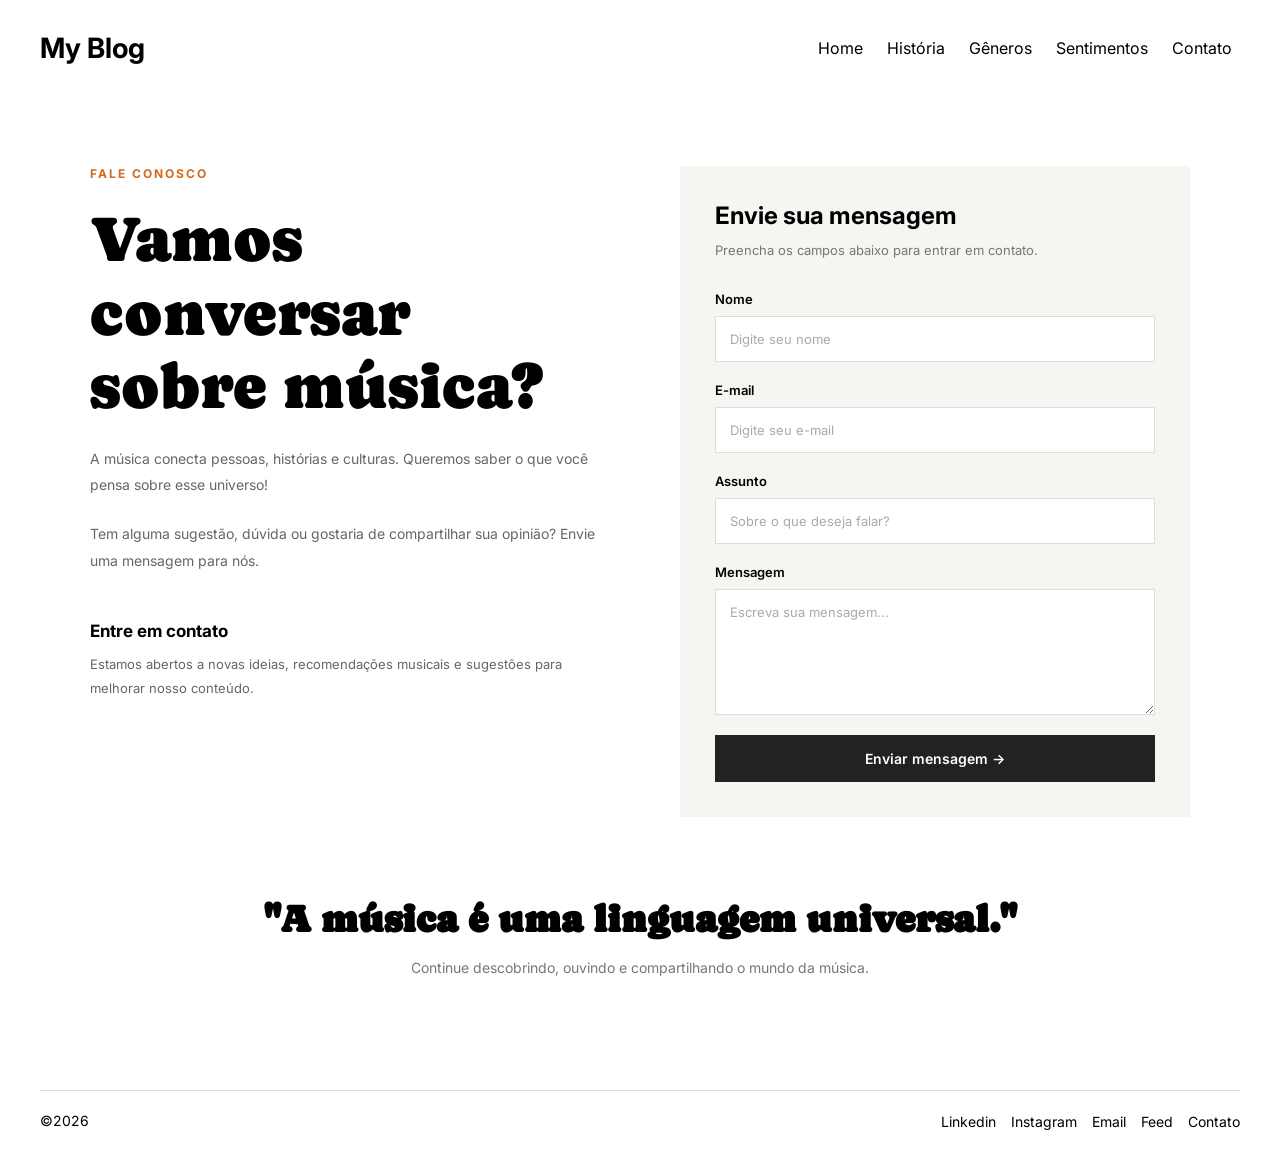
==== contact.html @ d2430b0d "primeiro commit" ====
<!DOCTYPE html>
<html lang="pt-BR">

<head>
    <meta charset="UTF-8">
    <meta name="viewport" content="width=device-width, initial-scale=1.0">

    <link rel="stylesheet" href="/header.css">
    <link rel="stylesheet" href="/contact.css">

    <title>Contato</title>
</head>

<body>

    <header>
        <h1>My Blog</h1>

        <div class="header_right">
            <nav>
                <ul>
                    <li><a href="/index.html">Home</a></li>
                    <li><a href="/historia.html">História</a></li>
                    <li><a href="/generos.html">Gêneros</a></li>
                    <li><a href="/sentimentos.html">Sentimentos</a></li>
                    <li><a href="/contact.html">Contato</a></li>
                </ul>
            </nav>
        </div>
    </header>

    <main>

        <section class="contato">

            <div class="contato_info">

                <span class="categoria">FALE CONOSCO</span>

                <h2>Vamos conversar sobre música?</h2>

                <p>
                    A música conecta pessoas, histórias e culturas.
                    Queremos saber o que você pensa sobre esse universo!
                </p>

                <p>
                    Tem alguma sugestão, dúvida ou gostaria de compartilhar
                    sua opinião? Envie uma mensagem para nós.
                </p>

                <div class="contato_detalhes">

                    <h3>Entre em contato</h3>

                    <p>
                        Estamos abertos a novas ideias, recomendações
                        musicais e sugestões para melhorar nosso conteúdo.
                    </p>

                </div>

            </div>

            <div class="contato_formulario">

                <h3>Envie sua mensagem</h3>

                <p>Preencha os campos abaixo para entrar em contato.</p>

                <form action="#" method="post">

                    <div class="campo">
                        <label for="nome">Nome</label>
                        <input
                            type="text"
                            id="nome"
                            name="nome"
                            placeholder="Digite seu nome"
                            required>
                    </div>

                    <div class="campo">
                        <label for="email">E-mail</label>
                        <input
                            type="email"
                            id="email"
                            name="email"
                            placeholder="Digite seu e-mail"
                            required>
                    </div>

                    <div class="campo">
                        <label for="assunto">Assunto</label>
                        <input
                            type="text"
                            id="assunto"
                            name="assunto"
                            placeholder="Sobre o que deseja falar?"
                            required>
                    </div>

                    <div class="campo">
                        <label for="mensagem">Mensagem</label>
                        <textarea
                            id="mensagem"
                            name="mensagem"
                            rows="6"
                            placeholder="Escreva sua mensagem..."
                            required></textarea>
                    </div>

                    <button type="submit">
                        Enviar mensagem →
                    </button>

                </form>

            </div>

        </section>

        <section class="frase_final">

            <h2>"A música é uma linguagem universal."</h2>

            <p>
                Continue descobrindo, ouvindo e compartilhando
                o mundo da música.
            </p>

        </section>

    </main>

    <footer>

        <p>©2026</p>

        <nav>
            <ul>
                <li><a href="https://www.linkedin.com/in/breno-ponticelli/">Linkedin</a></li>
                <li><a href="https://www.instagram.com/breno_sp7">Instagram</a></li>
                <li><a href="#">Email</a></li>
                <li><a href="#">Feed</a></li>
                <li><a href="/contact.html">Contato</a></li>
            </ul>
        </nav>

    </footer>

</body>
</html>
---- header.css ----
header {
    display: flex;
    align-items: center;
    justify-content: space-between;
    gap: 24px;

    width: calc(100% - 64px);
    max-width: 1200px;
    margin: 30px auto;
}

header h1 {
    font-size: 28px;
    flex-shrink: 0;
}

.header_right {
    display: flex;
    align-items: center;
    justify-content: flex-end;
    gap: 14px;
    min-width: 0;
}

header nav ul {
    display: flex;
    align-items: center;
    justify-content: center;
    flex-wrap: wrap;
    list-style: none;
    gap: 8px;
}

header nav a {
    display: inline-block;
    font-size: 16px;
    text-decoration: none;
    color: #000;
    margin: 0;
    padding: 8px;
}


@media (max-width: 1000px) {
    header {
        width: calc(100% - 40px);
        gap: 16px;
    }

    header h1 {
        font-size: 24px;
    }

    .header_right {
        gap: 8px;
    }

    header nav ul {
        gap: 4px;
    }

    header nav a {
        font-size: 14px;
        padding: 6px;
    }
}



@media (max-width: 650px) {
    header {
        width: calc(100% - 32px);
        margin: 20px auto;
        flex-direction: column;
        align-items: flex-start;
        gap: 16px;
    }

    header h1 {
        font-size: 26px;
    }

    .header_right {
        width: 100%;
        justify-content: space-between;
        align-items: flex-start;
        gap: 12px;
    }

    header nav {
        flex: 1;
        min-width: 0;
    }

    header nav ul {
        justify-content: flex-start;
        gap: 6px;
    }

    header nav a {
        font-size: 14px;
        padding: 6px 4px;
    }

}


@media (max-width: 380px) {
    header nav ul {
        gap: 2px;
    }

    header nav a {
        font-size: 12px;
        padding: 5px 3px;
    }

    .header_right {
        gap: 6px;
    }
}
---- contact.css ----
@import url('https://fonts.googleapis.com/css2?family=Caprasimo&family=Inter:wght@400;500;600;700&display=swap');

* {
    margin: 0;
    padding: 0;
    box-sizing: border-box;
}

body {
    display: flex;
    flex-direction: column;
    min-height: 100vh;
    font-family: 'Inter', sans-serif;
}

main {
    flex: 1;
}


.contato {
    width: min(1100px, calc(100% - 48px));
    margin: 70px auto;
    display: grid;
    grid-template-columns: 1fr 1fr;
    gap: 80px;
}


.contato_info {
    display: flex;
    flex-direction: column;
    align-items: flex-start;
    gap: 22px;
}

.categoria {
    color: chocolate;
    font-size: 12px;
    font-weight: 700;
    letter-spacing: 2px;
}

.contato_info h2 {
    font-family: 'Caprasimo', cursive;
    font-size: clamp(40px, 5vw, 65px);
    line-height: 1.15;
    font-weight: 300;
}

.contato_info > p {
    color: #666;
    font-size: 14px;
    line-height: 1.9;
}

.contato_detalhes {
    margin-top: 25px;
}

.contato_detalhes h3,
.redes_sociais h3 {
    font-size: 17px;
    margin-bottom: 12px;
}

.contato_detalhes p {
    font-size: 13px;
    line-height: 1.8;
    color: #666;
}


.contato_formulario {
    background-color: #f7f5f2;
    padding: 35px;
}

.contato_formulario h3 {
    font-size: 24px;
    margin-bottom: 10px;
}

.contato_formulario > p {
    color: #777;
    font-size: 13px;
    margin-bottom: 30px;
    line-height: 1.6;
}

.contato_formulario form {
    display: flex;
    flex-direction: column;
    gap: 20px;
}

.campo {
    display: flex;
    flex-direction: column;
    gap: 9px;
}

.campo label {
    font-size: 13px;
    font-weight: 600;
}

.campo input,
.campo textarea {
    width: 100%;
    padding: 14px;
    border: 1px solid #ddd;
    background-color: white;
    font-family: 'Inter', sans-serif;
    font-size: 13px;
    outline: none;
    resize: vertical;
    transition: border 0.3s;
}

.campo input:focus,
.campo textarea:focus {
    border-color: chocolate;
}

.campo input::placeholder,
.campo textarea::placeholder {
    color: #aaa;
}

.contato_formulario button {
    padding: 15px;
    border: none;
    background-color: #222;
    color: white;
    font-size: 14px;
    font-family: 'Inter', sans-serif;
    font-weight: 600;
    cursor: pointer;
    transition: background-color 0.3s;
}

.contato_formulario button:hover {
    background-color: chocolate;
}


.frase_final {
    text-align: center;
    margin: 80px auto;
    width: min(800px, calc(100% - 48px));
}

.frase_final h2 {
    font-family: 'Caprasimo', cursive;
    font-size: clamp(25px, 4vw, 38px);
    margin-bottom: 15px;
}

.frase_final p {
    color: #777;
    font-size: 14px;
    line-height: 1.7;
}


footer {
    display: flex;
    justify-content: space-between;
    align-items: center;
    flex-wrap: wrap;
    gap: 20px;

    width: min(1200px, calc(100% - 48px));
    margin: 30px auto;
    padding-top: 20px;
    border-top: 1px solid #ddd;
}

footer p {
    font-size: 14px;
}

footer ul {
    display: flex;
    flex-wrap: wrap;
    gap: 15px;
    list-style: none;
}

footer a {
    color: #000;
    font-size: 14px;
    text-decoration: none;
}

@media (max-width: 900px) {

    .contato {
        gap: 35px;
        width: calc(100% - 40px);
    }

    .contato_formulario {
        padding: 25px;
    }

}

@media (max-width: 600px) {

    .contato {
        grid-template-columns: 1fr;
        width: calc(100% - 32px);
        margin: 35px auto;
        gap: 40px;
    }

    .contato_info h2 {
        font-size: 45px;
    }

    .contato_formulario {
        padding: 22px;
    }

    .contato_formulario h3 {
        font-size: 21px;
    }

    .frase_final {
        margin: 55px auto;
    }

    footer {
        width: calc(100% - 32px);
        flex-direction: column;
        align-items: flex-start;
    }

}
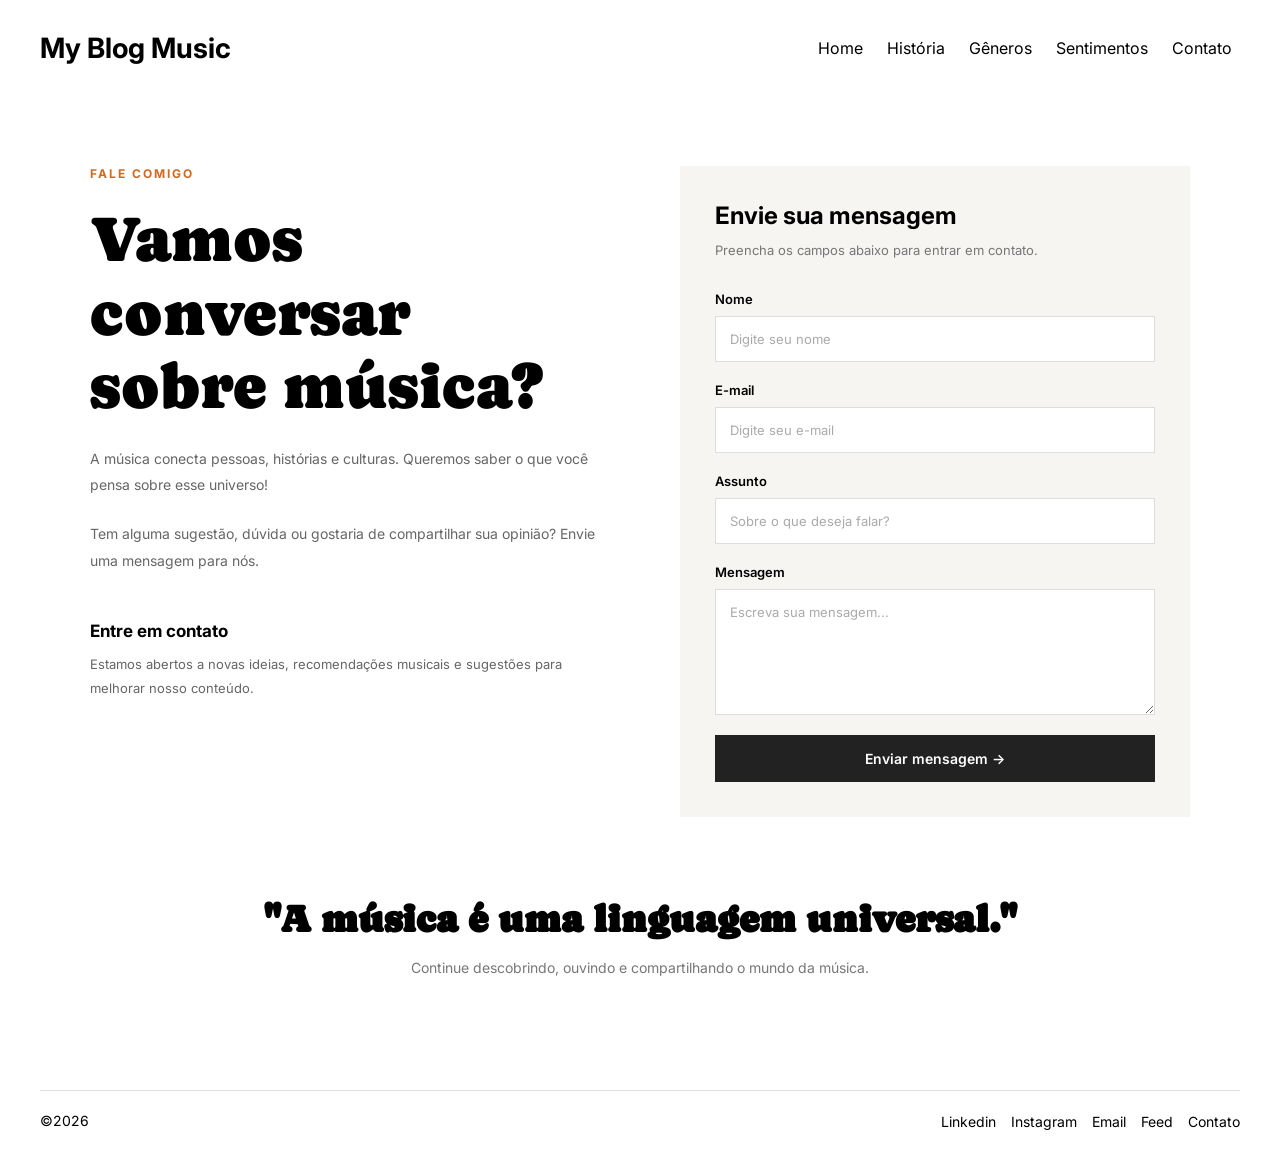
==== commit 6e48716d: "adicionado icone nas paginas" ====
--- a/contact.html
+++ b/contact.html
@@ -4,7 +4,7 @@
 <head>
     <meta charset="UTF-8">
     <meta name="viewport" content="width=device-width, initial-scale=1.0">
-
+    <link rel="icon" type="image/png" href="/assets/icon.png">
     <link rel="stylesheet" href="/header.css">
     <link rel="stylesheet" href="/contact.css">
 
@@ -14,7 +14,7 @@
 <body>
 
     <header>
-        <h1>My Blog</h1>
+        <h1>My Blog Music</h1>
 
         <div class="header_right">
             <nav>
@@ -35,7 +35,7 @@
 
             <div class="contato_info">
 
-                <span class="categoria">FALE CONOSCO</span>
+                <span class="categoria">FALE COMIGO</span>
 
                 <h2>Vamos conversar sobre música?</h2>
 
